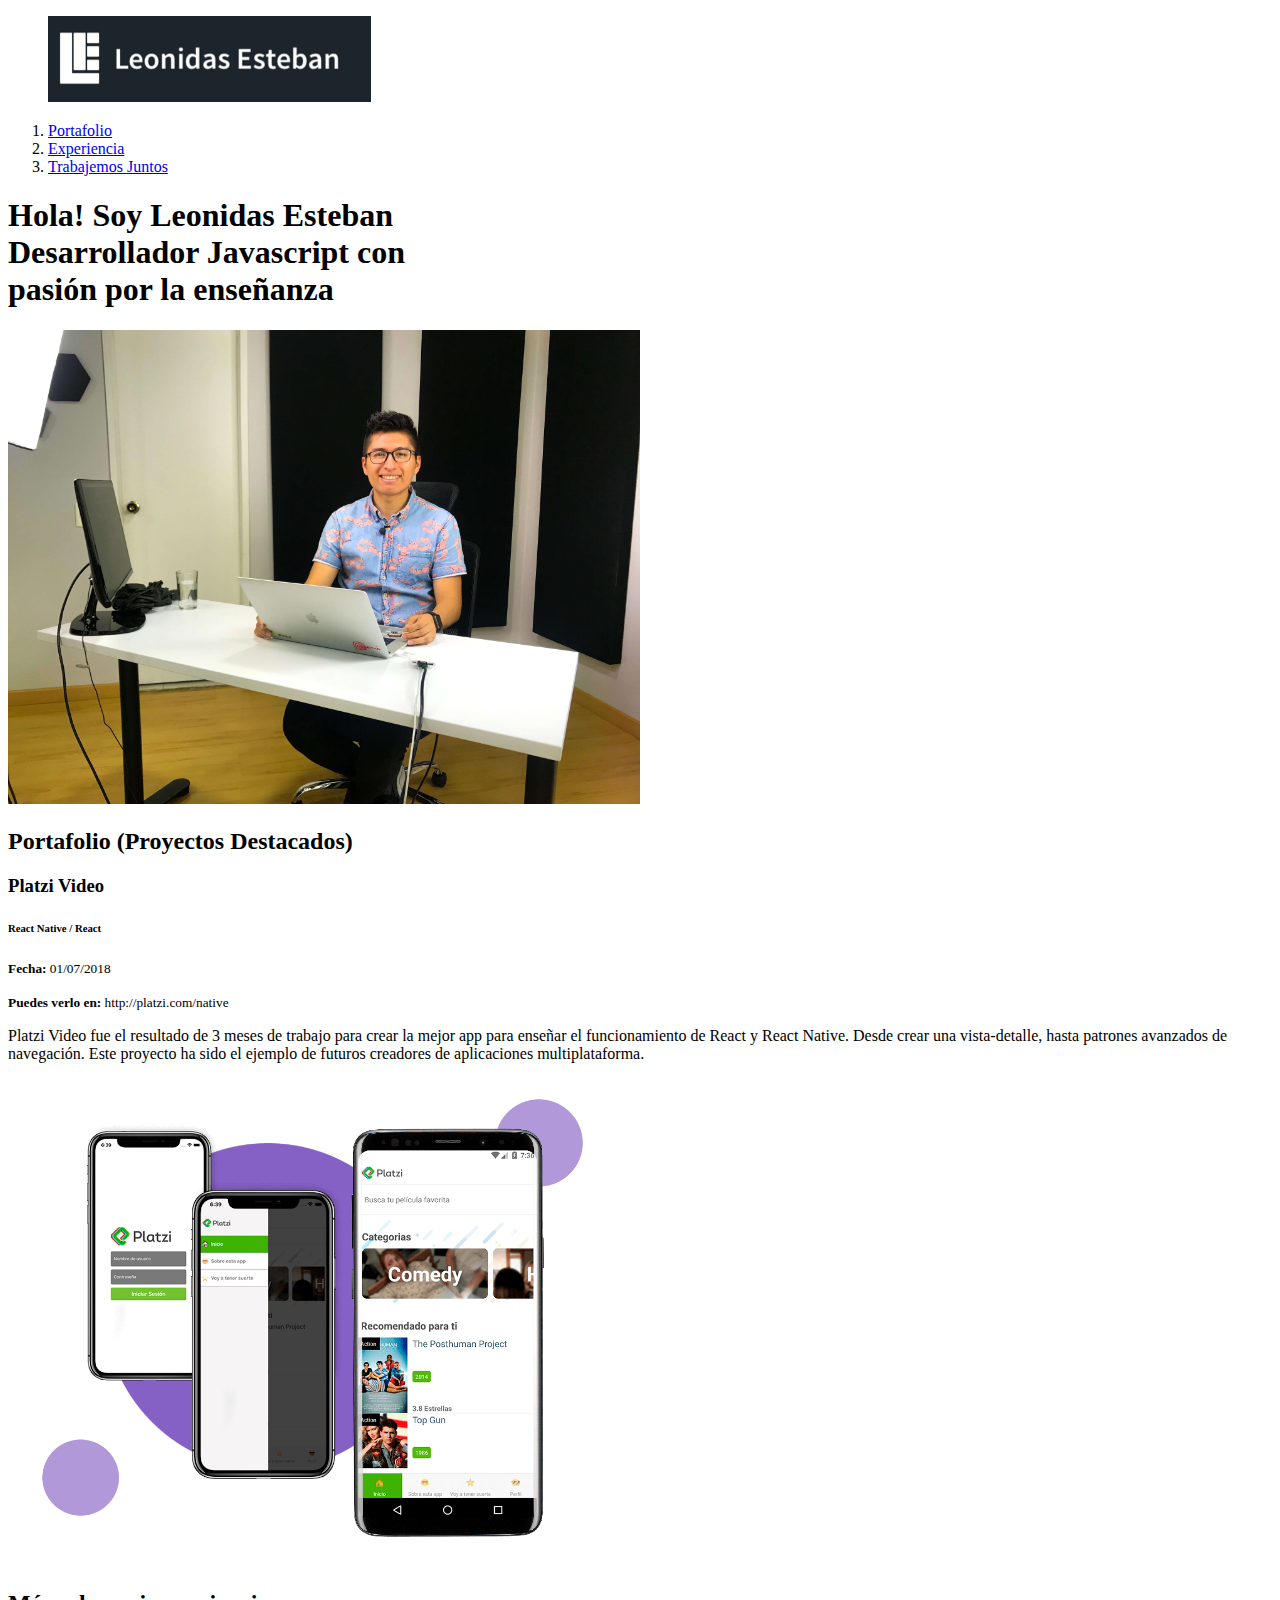
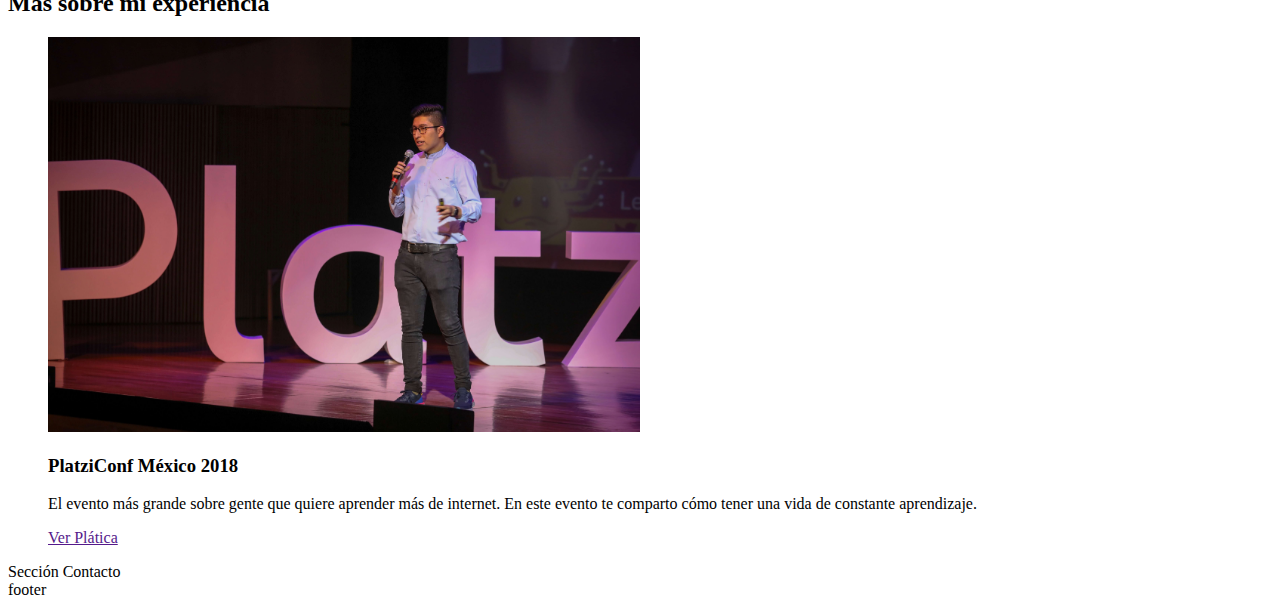
==== portafolio/index.html @ 6b3c6992 "Assets para el proyecto portafolio" ====
<!DOCTYPE html>
<html lang="en">
<head>
  <meta charset="UTF-8">
  <meta name="viewport" content="width=device-width, initial-scale=1.0">
  <meta http-equiv="X-UA-Compatible" content="ie=edge">
  <link rel="icon" href="images/favicon.png">
  <title>Leonidas Esteban - Portafolio</title>
</head>
<body>
  <header>
    <div>
      <figure>
        <img src="images/logo.png" alt="Logo de http://leonidasesteban.com" />
      </figure>
      <nav>
        <ol>
          <li>
            <a href="#">Portafolio</a>
          </li>
          <li>
            <a href="#">Experiencia</a>
          </li>
          <li>
            <a href="#">Trabajemos Juntos</a>
          </li>
        </ol>
      </nav>
    </div>
  </header>
  <section id="main_section">
    <h1>
      Hola! Soy <strong>Leonidas Esteban</strong> <br/>Desarrollador <strong>Javascript</strong> con<br/> pasión por <strong>la enseñanza</strong>
    </h1>
    <img src="images/hero.jpg" alt="imagen de portada" width="50%" />
  </section>
  <section id="portafolio">
    <h2>Portafolio (Proyectos Destacados)</h2>
    <article class="proyecto">
      <h3>Platzi Video</h3>
      <h6>React Native / React</h6>
      <p><small><strong>Fecha:</strong> 01/07/2018</small></p>
      <p><small><strong>Puedes verlo en:</strong> http://platzi.com/native</small></p>
      <p>Platzi Video fue el resultado de 3 meses de trabajo para crear la mejor app para enseñar
        el funcionamiento de React y React Native. Desde crear una vista-detalle, hasta patrones avanzados
        de navegación. Este proyecto ha sido el ejemplo de futuros creadores de aplicaciones multiplataforma.
      </p>
      <img src="images/platzi-video-react-native.png" alt="React Native" width="50%" />
    </article>
  </section>
  <section id="eventos">
    <h2>Más sobre mi experiencia</h2>
    <article class="evento">
      <figure>
        <img src="images/platzi-conf.jpg" alt="Platzi Conf" width="50%"/>
        <h3>PlatziConf México 2018</h3>
        <p>El evento más grande sobre gente que quiere aprender más de internet. En este evento te comparto cómo
            tener una vida de constante aprendizaje.</p>
        <a href="">Ver Plática</a>
      </figure>
    </article>
  </section>
  <section>Sección Contacto</section>
  <footer>footer</footer>

</body>
</html>
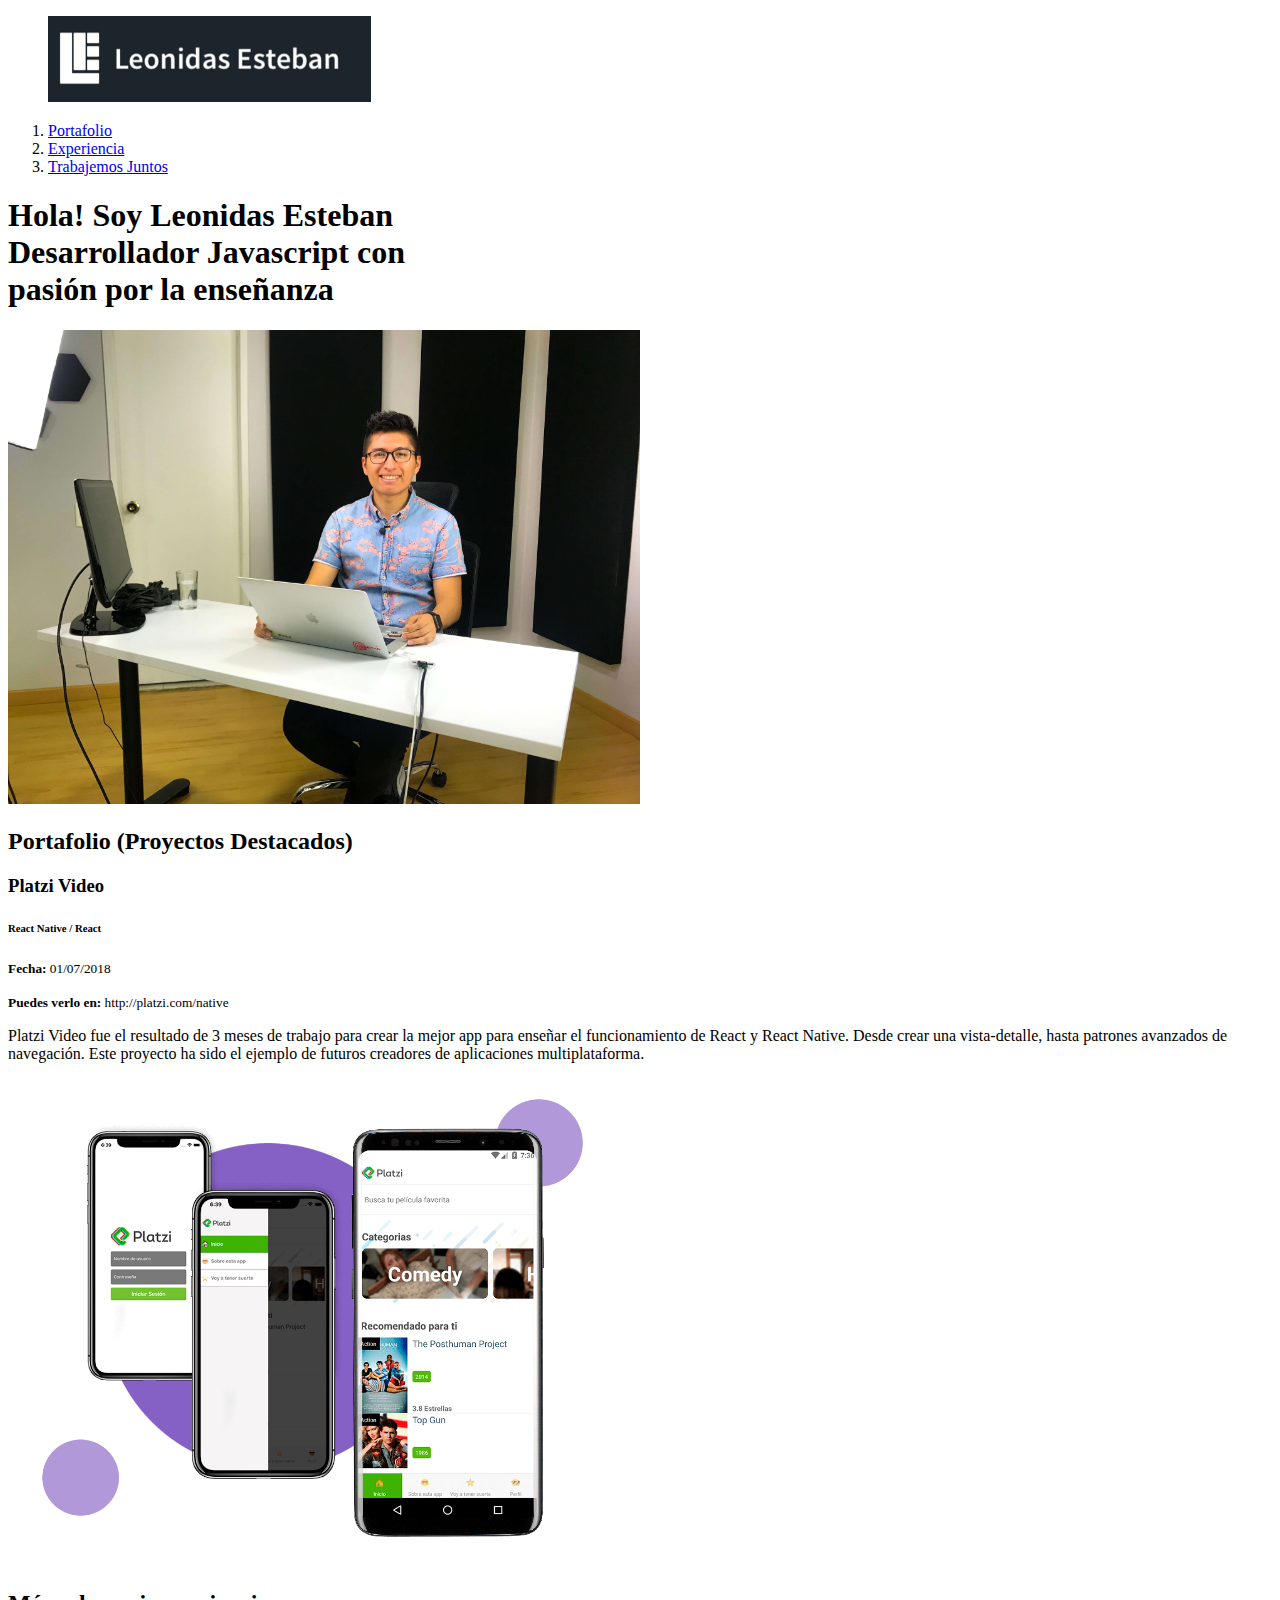
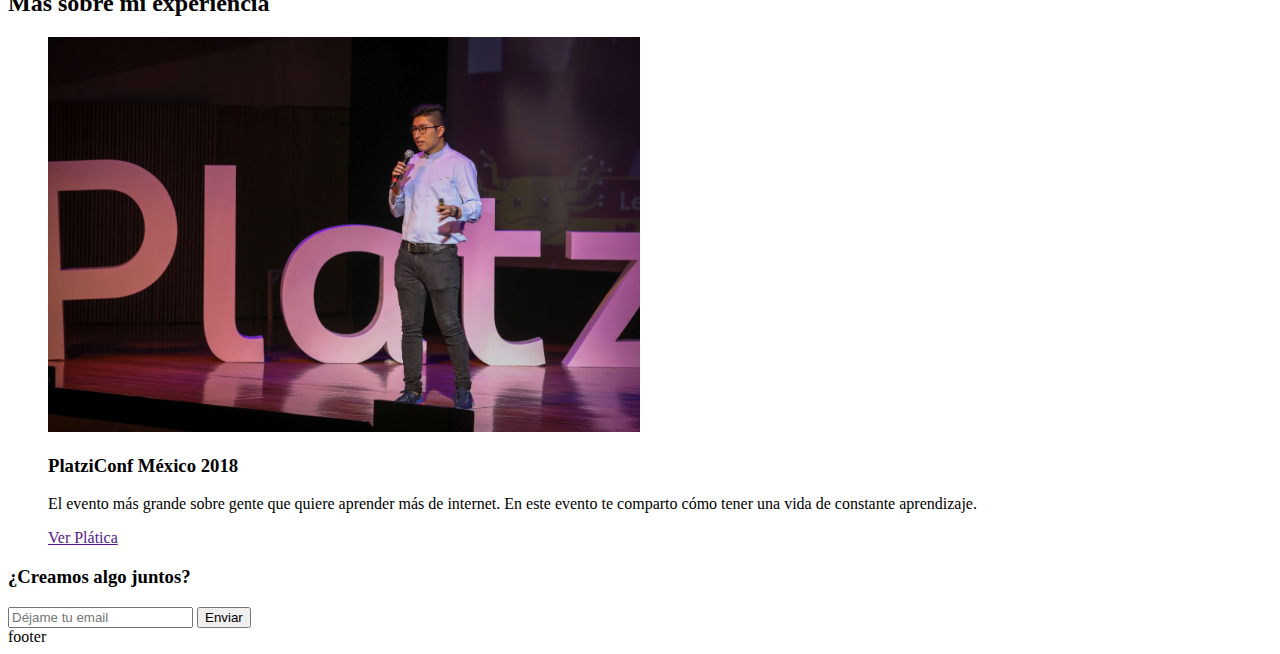
==== commit 63e03593: "Formulario HTML" ====
--- a/portafolio/index.html
+++ b/portafolio/index.html
@@ -60,7 +60,13 @@
       </figure>
     </article>
   </section>
-  <section>Sección Contacto</section>
+  <section id="contacto">
+    <form action="/suscripcion/">
+      <h3>¿Creamos algo juntos?</h3>
+      <input type="text" placeholder="Déjame tu email">
+      <button>Enviar</button>
+    </form>
+  </section>
   <footer>footer</footer>
 
 </body>
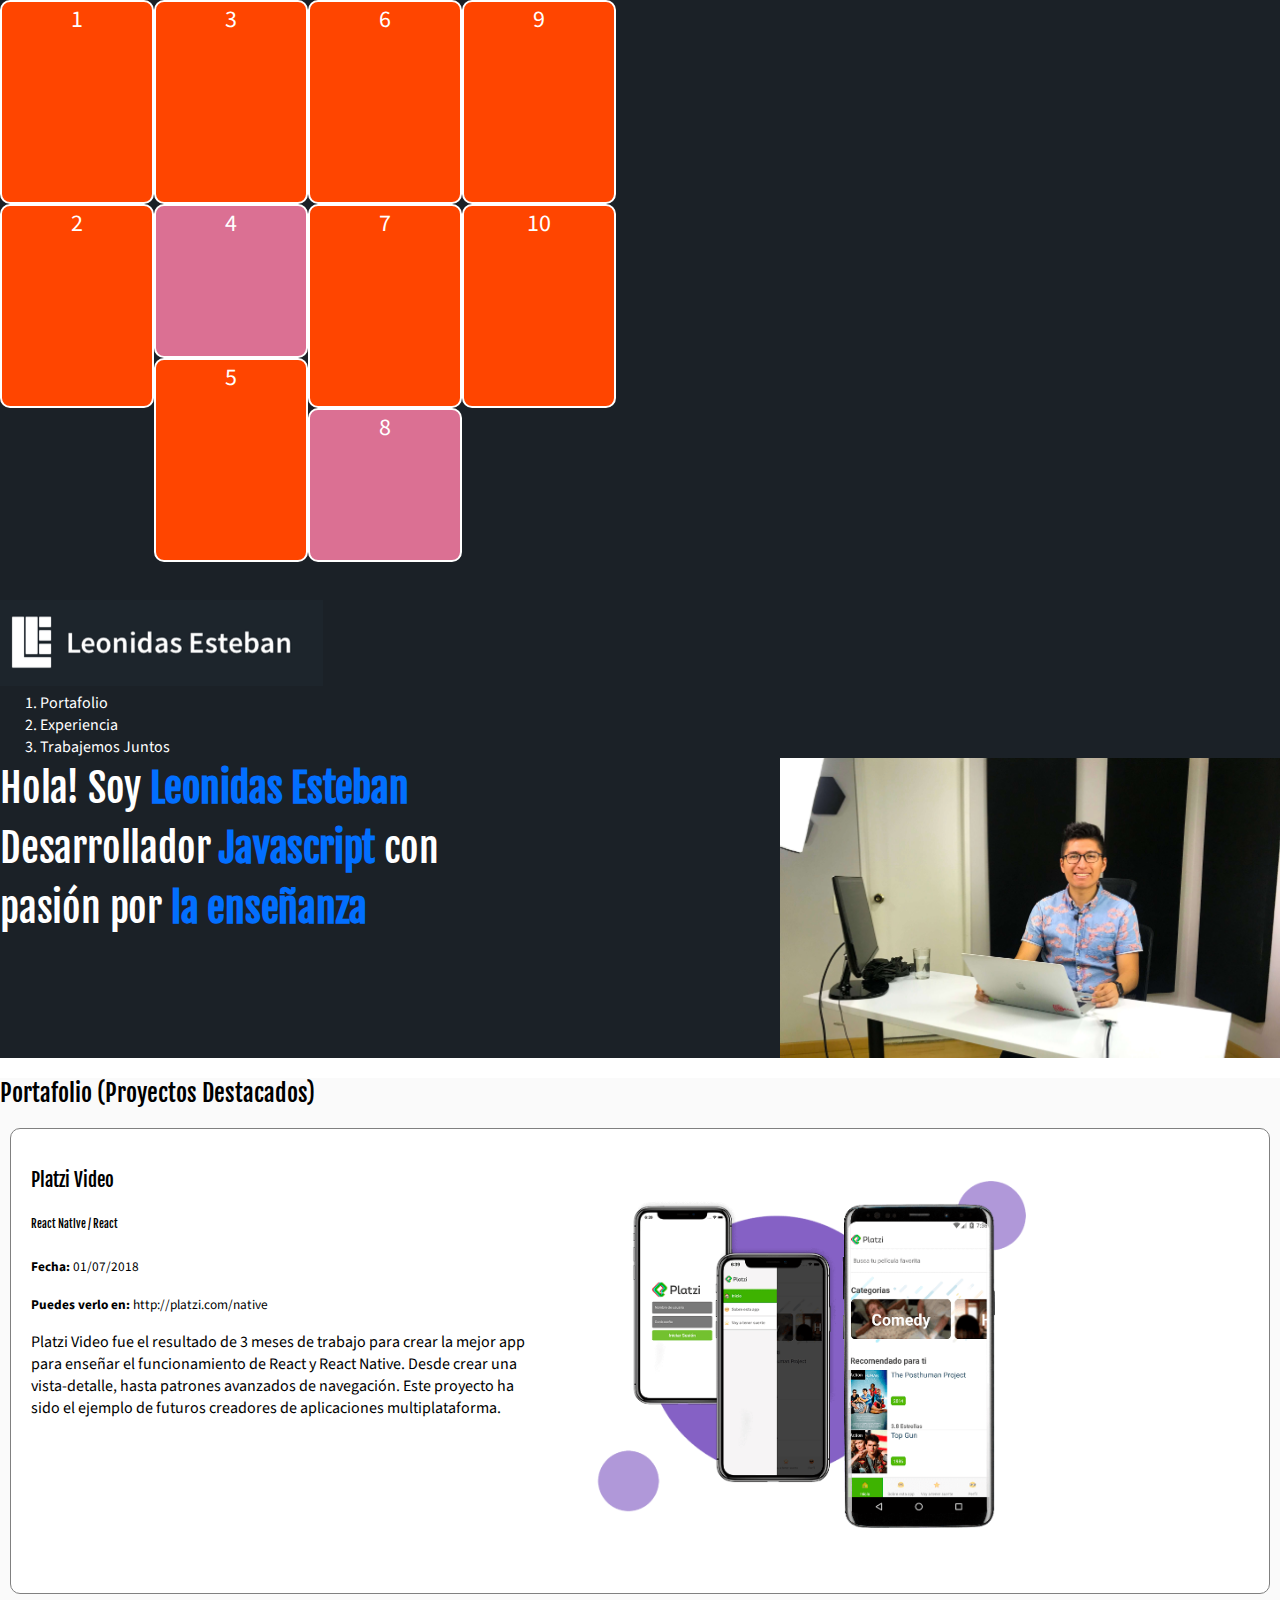
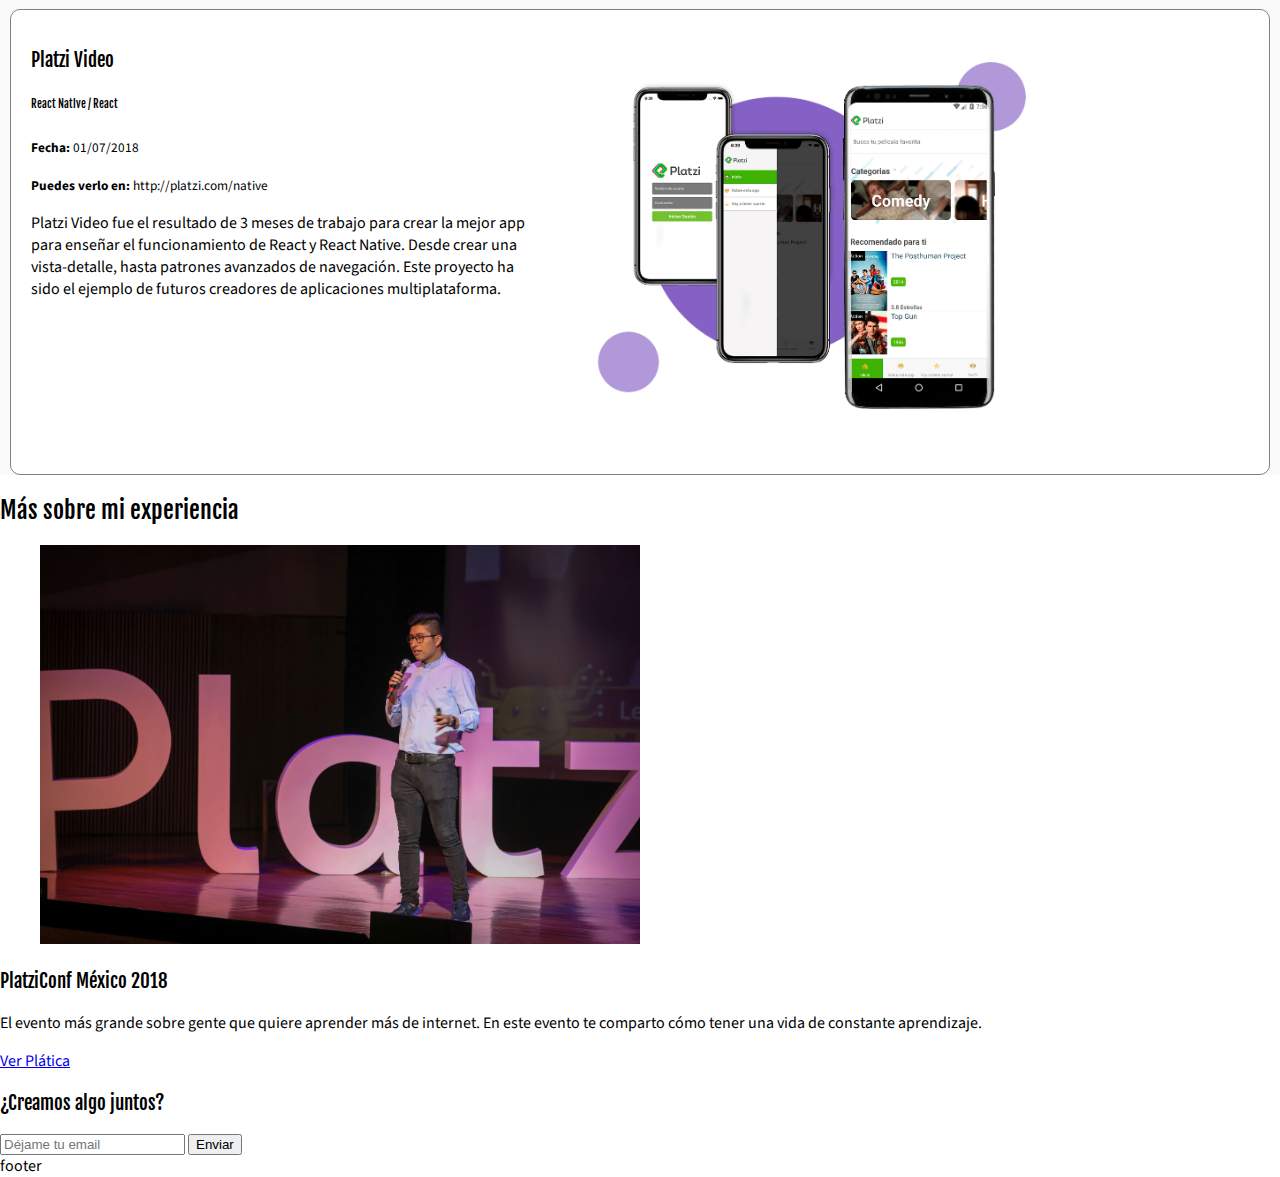
==== commit c1de9dc8: "Prueba de estilos básicos y Flex" ====
--- a/portafolio/index.html
+++ b/portafolio/index.html
@@ -6,9 +6,23 @@
   <meta http-equiv="X-UA-Compatible" content="ie=edge">
   <link rel="icon" href="images/favicon.png">
   <title>Leonidas Esteban - Portafolio</title>
+  <link href="https://fonts.googleapis.com/css?family=Fjalla+One|Source+Sans+Pro" rel="stylesheet">
+  <link rel="stylesheet" href="./css/estilos.css">
 </head>
 <body>
-  <header>
+  <header class="header">
+    <div class="flexbox">
+      <div class="flex">1</div>
+      <div class="flex">2</div>
+      <div class="flex">3</div>
+      <div class="flex">4</div>
+      <div class="flex">5</div>
+      <div class="flex">6</div>
+      <div class="flex">7</div>
+      <div class="flex">8</div>
+      <div class="flex">9</div>
+      <div class="flex">10</div>
+    </div>
     <div>
       <figure>
         <img src="images/logo.png" alt="Logo de http://leonidasesteban.com" />
@@ -16,58 +30,77 @@
       <nav>
         <ol>
           <li>
-            <a href="#">Portafolio</a>
+            <a href="#portafolio">Portafolio</a>
           </li>
           <li>
-            <a href="#">Experiencia</a>
+            <a href="#eventos">Experiencia</a>
           </li>
           <li>
-            <a href="#">Trabajemos Juntos</a>
+            <a href="#contacto">Trabajemos Juntos</a>
           </li>
         </ol>
       </nav>
     </div>
   </header>
-  <section id="main_section">
+  <section class="hero" id="hero">
     <h1>
       Hola! Soy <strong>Leonidas Esteban</strong> <br/>Desarrollador <strong>Javascript</strong> con<br/> pasión por <strong>la enseñanza</strong>
     </h1>
-    <img src="images/hero.jpg" alt="imagen de portada" width="50%" />
+    <!-- <img src="images/hero.jpg" alt="imagen de portada" width="50%" /> -->
   </section>
-  <section id="portafolio">
+  <section id="portafolio" class="portfolio">
     <h2>Portafolio (Proyectos Destacados)</h2>
-    <article class="proyecto">
-      <h3>Platzi Video</h3>
-      <h6>React Native / React</h6>
-      <p><small><strong>Fecha:</strong> 01/07/2018</small></p>
-      <p><small><strong>Puedes verlo en:</strong> http://platzi.com/native</small></p>
-      <p>Platzi Video fue el resultado de 3 meses de trabajo para crear la mejor app para enseñar
-        el funcionamiento de React y React Native. Desde crear una vista-detalle, hasta patrones avanzados
-        de navegación. Este proyecto ha sido el ejemplo de futuros creadores de aplicaciones multiplataforma.
-      </p>
-      <img src="images/platzi-video-react-native.png" alt="React Native" width="50%" />
+    <article class="project">
+      <div class="project-details">
+        <h3 class="project-title">Platzi Video</h3>
+        <h6 class="project-course">React Native / React</h6>
+        <p class="project-date"><small><strong>Fecha:</strong> 01/07/2018</small></p>
+        <p class="project-url"><small><strong>Puedes verlo en:</strong> http://platzi.com/native</small></p>
+        <p class="project-description">Platzi Video fue el resultado de 3 meses de trabajo para crear la mejor app para enseñar
+          el funcionamiento de React y React Native. Desde crear una vista-detalle, hasta patrones avanzados
+          de navegación. Este proyecto ha sido el ejemplo de futuros creadores de aplicaciones multiplataforma.
+        </p>
+      </div>
+      <figure class="project-imageContainer">
+        <img class="project-image" src="images/platzi-video-react-native.png" alt="React Native" width="50%" />
+      </figure>
     </article>
-  </section>
-  <section id="eventos">
-    <h2>Más sobre mi experiencia</h2>
-    <article class="evento">
-      <figure>
-        <img src="images/platzi-conf.jpg" alt="Platzi Conf" width="50%"/>
-        <h3>PlatziConf México 2018</h3>
-        <p>El evento más grande sobre gente que quiere aprender más de internet. En este evento te comparto cómo
-            tener una vida de constante aprendizaje.</p>
-        <a href="">Ver Plática</a>
+    <article class="project">
+      <div class="project-details">
+        <h3 class="project-title">Platzi Video</h3>
+        <h6 class="project-course">React Native / React</h6>
+        <p class="project-date"><small><strong>Fecha:</strong> 01/07/2018</small></p>
+        <p class="project-url"><small><strong>Puedes verlo en:</strong> http://platzi.com/native</small></p>
+        <p class="project-description">Platzi Video fue el resultado de 3 meses de trabajo para crear la mejor app para enseñar
+          el funcionamiento de React y React Native. Desde crear una vista-detalle, hasta patrones avanzados
+          de navegación. Este proyecto ha sido el ejemplo de futuros creadores de aplicaciones multiplataforma.
+        </p>
+      </div>
+      <figure class="project-imageContainer">
+        <img class="project-image" src="images/platzi-video-react-native.png" alt="React Native" width="50%" />
       </figure>
     </article>
   </section>
-  <section id="contacto">
-    <form action="/suscripcion/">
+  <section id="eventos" class="events">
+    <h2 class="events-title">Más sobre mi experiencia</h2>
+    <article class="event">
+      <figure class="event-imageContainer">
+        <img class="event-image" src="images/platzi-conf.jpg" alt="Platzi Conf" width="50%"/>
+      </figure>
+      <h3 class="event-title">PlatziConf México 2018</h3>
+      <p class="event-description">El evento más grande sobre gente que quiere aprender más de internet. En este evento te comparto cómo
+          tener una vida de constante aprendizaje.</p>
+      <a class="event-url" href="https://youtube.com">Ver Plática</a>
+    </article>
+  </section>
+  <section id="contacto" class="contact">
+    <form action="/suscripcion/" class="form-email">
       <h3>¿Creamos algo juntos?</h3>
       <input type="text" placeholder="Déjame tu email">
       <button>Enviar</button>
     </form>
   </section>
-  <footer>footer</footer>
+  <footer class="footer">footer</footer>
 
 </body>
 </html>--- a/portafolio/css/estilos.css
+++ b/portafolio/css/estilos.css
@@ -0,0 +1,119 @@
+
+
+
+/* Paleta de colores */
+
+/* 
+gris oscuro = #1D252C
+gris claro = #626262
+background gris = #1B2127
+background gris claro = #FAFAFA
+celeste = #026fff
+*/
+
+.flexbox{
+  display: flex;
+  flex-direction: column;
+  flex-wrap: wrap;
+  justify-content: flex-start;
+  align-items: flex-start;
+  align-content: flex-start;
+  color: white;
+  text-align: center;
+  font-size: 1.5em;
+  height: 600px;
+}
+
+.flex{
+  /* flex-shrink: 1; */
+  width: 150px;
+  height: 200px;
+  background-color: orangered;
+  border: 2px solid white;
+  border-radius: 10px;
+}
+
+.flex:nth-child(4n){
+  height: 150px;
+  background-color: palevioletred;
+}
+
+
+body{
+  font-family: "Source Sans Pro", sans-serif;
+  margin: 0;
+  padding: 0;
+}
+
+h1, h2, h3, h4, h5, h6
+{
+  font-family: "Fjalla One", sans-serif;
+  font-weight: normal;
+}
+
+nav ol{
+  margin: 0;
+}
+
+h1 {
+  font-size: 40px;
+  line-height: 1.5;
+  letter-spacing: -.2px;
+  color: white;
+  margin-top: 0;
+}
+
+h1 strong{
+  color: #026fff;
+}
+
+.header{
+  background-color: #1B2127;
+  color: white;
+  margin: 0;
+}
+
+.header figure{
+  margin: 0;
+}
+
+.header a{
+  color: white;
+  text-decoration: none;
+  
+}
+
+.hero{
+  height: 300px;
+  background-image: url("../images/hero.jpg");
+  background-size: 500px auto;
+  background-repeat: no-repeat;
+  background-position-x: right;
+  background-color: #1B2127;
+}
+
+.portfolio{
+  background: #fafafa;
+}
+
+.project{
+  border: 1px solid gray;
+  border-radius: 10px;
+  margin: 10px;
+  margin-bottom: 15px;
+  padding: 20px;
+  background: white;
+  display: flex;
+}
+
+.project-details{
+  width: 500px;
+}
+
+.project-imageContainer{
+  width: 500px;
+}
+
+.project-image{
+  width: 100%;
+}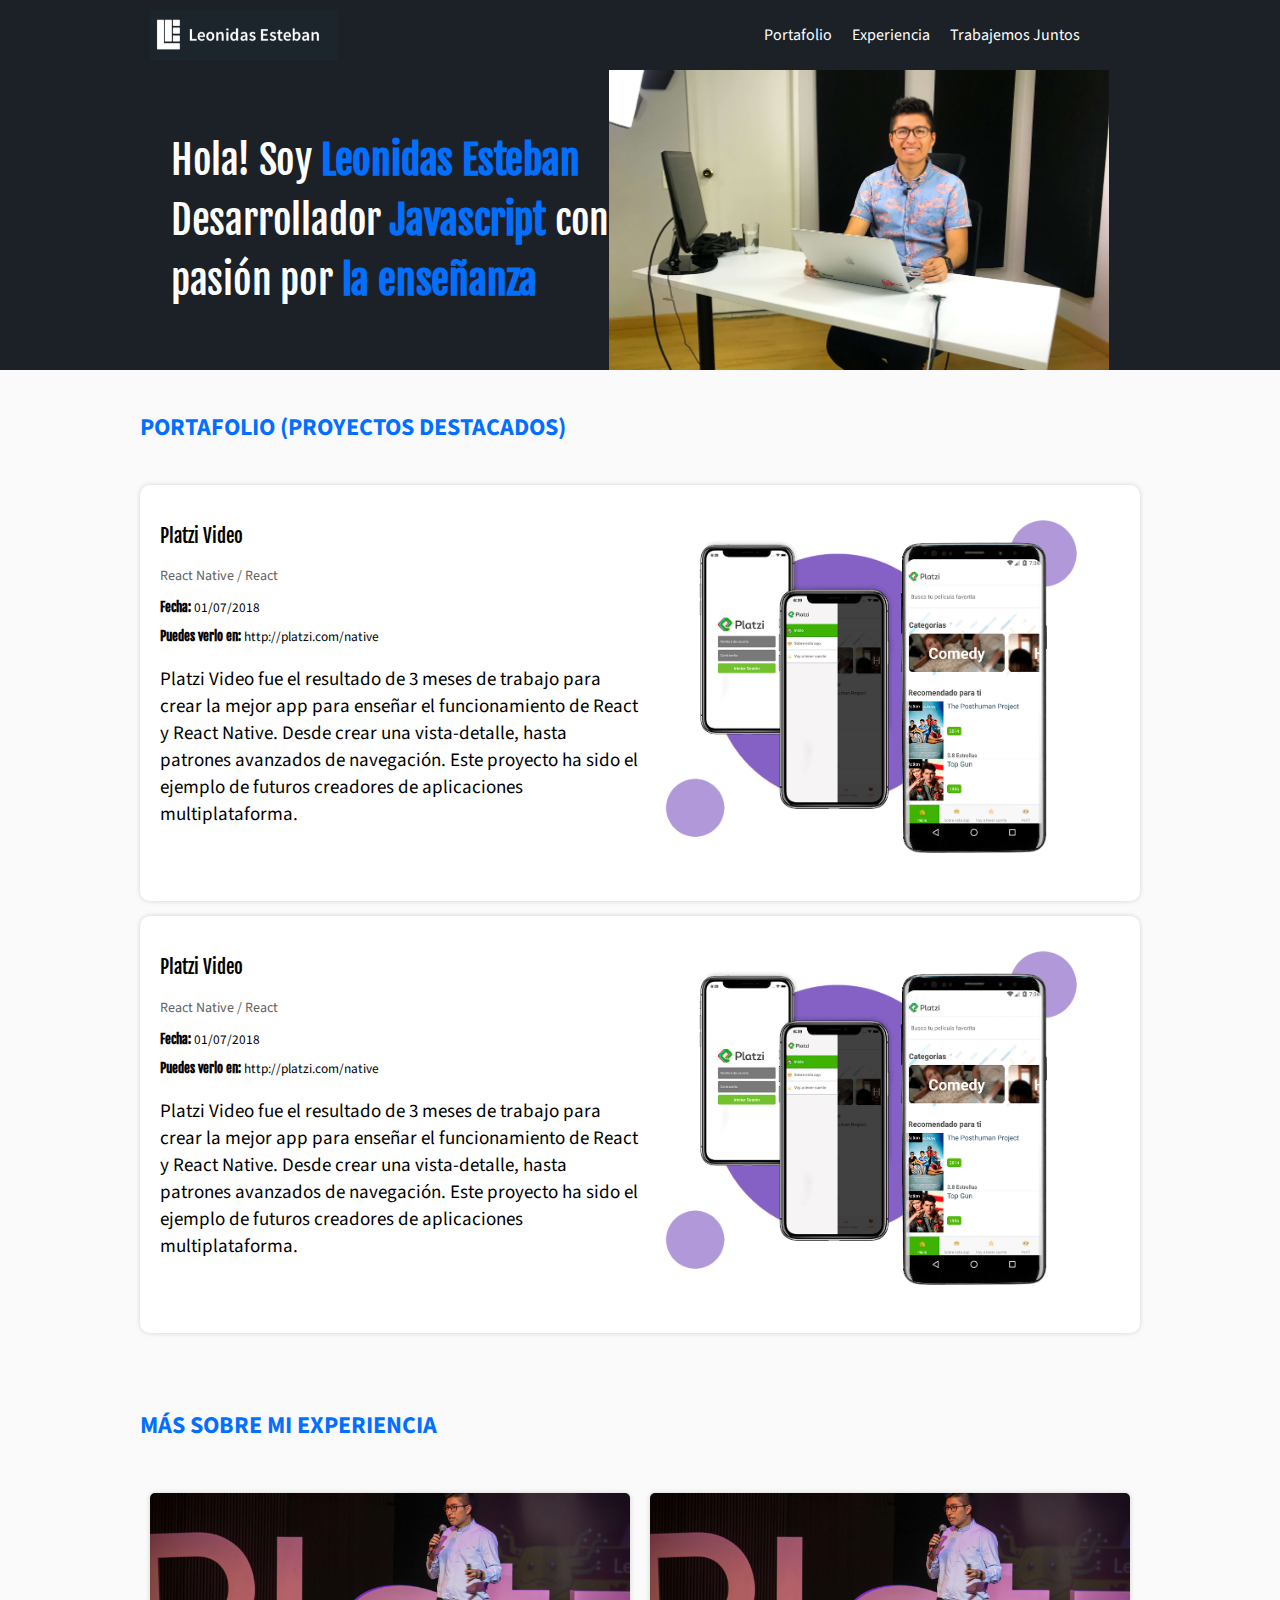
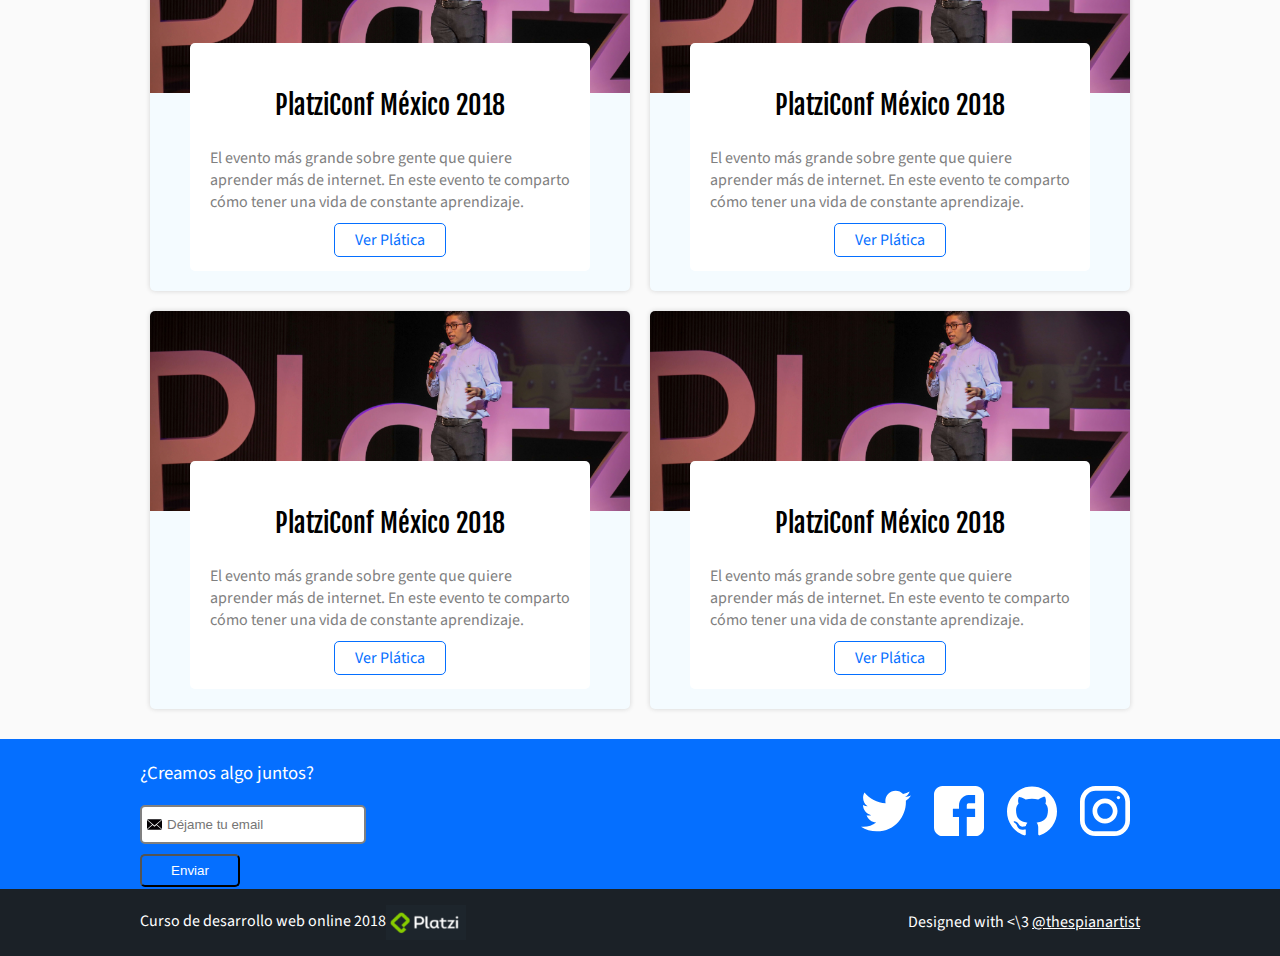
==== commit 35454a3e: "Estilos básicos del curso completados" ====
--- a/portafolio/index.html
+++ b/portafolio/index.html
@@ -11,23 +11,11 @@
 </head>
 <body>
   <header class="header">
-    <div class="flexbox">
-      <div class="flex">1</div>
-      <div class="flex">2</div>
-      <div class="flex">3</div>
-      <div class="flex">4</div>
-      <div class="flex">5</div>
-      <div class="flex">6</div>
-      <div class="flex">7</div>
-      <div class="flex">8</div>
-      <div class="flex">9</div>
-      <div class="flex">10</div>
-    </div>
-    <div>
-      <figure>
+    <div class="container">
+      <figure class="logo">
         <img src="images/logo.png" alt="Logo de http://leonidasesteban.com" />
       </figure>
-      <nav>
+      <nav class="menu">
         <ol>
           <li>
             <a href="#portafolio">Portafolio</a>
@@ -39,68 +27,127 @@
             <a href="#contacto">Trabajemos Juntos</a>
           </li>
         </ol>
-      </nav>
+      </nav> 
     </div>
   </header>
   <section class="hero" id="hero">
-    <h1>
-      Hola! Soy <strong>Leonidas Esteban</strong> <br/>Desarrollador <strong>Javascript</strong> con<br/> pasión por <strong>la enseñanza</strong>
-    </h1>
-    <!-- <img src="images/hero.jpg" alt="imagen de portada" width="50%" /> -->
+    <div class="container">
+      <h1>
+        Hola! Soy <strong>Leonidas Esteban</strong> <br/>Desarrollador <strong>Javascript</strong> con<br/> pasión por <strong>la enseñanza</strong>
+      </h1>
+      <img class="hero-image" src="images/hero.jpg" alt="imagen de portada" width="50%" />
+    </div>
   </section>
   <section id="portafolio" class="portfolio">
-    <h2>Portafolio (Proyectos Destacados)</h2>
-    <article class="project">
-      <div class="project-details">
-        <h3 class="project-title">Platzi Video</h3>
-        <h6 class="project-course">React Native / React</h6>
-        <p class="project-date"><small><strong>Fecha:</strong> 01/07/2018</small></p>
-        <p class="project-url"><small><strong>Puedes verlo en:</strong> http://platzi.com/native</small></p>
-        <p class="project-description">Platzi Video fue el resultado de 3 meses de trabajo para crear la mejor app para enseñar
-          el funcionamiento de React y React Native. Desde crear una vista-detalle, hasta patrones avanzados
-          de navegación. Este proyecto ha sido el ejemplo de futuros creadores de aplicaciones multiplataforma.
-        </p>
-      </div>
-      <figure class="project-imageContainer">
-        <img class="project-image" src="images/platzi-video-react-native.png" alt="React Native" width="50%" />
-      </figure>
-    </article>
-    <article class="project">
-      <div class="project-details">
-        <h3 class="project-title">Platzi Video</h3>
-        <h6 class="project-course">React Native / React</h6>
-        <p class="project-date"><small><strong>Fecha:</strong> 01/07/2018</small></p>
-        <p class="project-url"><small><strong>Puedes verlo en:</strong> http://platzi.com/native</small></p>
-        <p class="project-description">Platzi Video fue el resultado de 3 meses de trabajo para crear la mejor app para enseñar
-          el funcionamiento de React y React Native. Desde crear una vista-detalle, hasta patrones avanzados
-          de navegación. Este proyecto ha sido el ejemplo de futuros creadores de aplicaciones multiplataforma.
-        </p>
-      </div>
-      <figure class="project-imageContainer">
-        <img class="project-image" src="images/platzi-video-react-native.png" alt="React Native" width="50%" />
-      </figure>
-    </article>
+    <div class="container">
+      <h2>Portafolio (Proyectos Destacados)</h2>
+      <article class="project">
+        <div class="project-details">
+          <h3 class="project-title">Platzi Video</h3>
+          <h6 class="project-course">React Native / React</h6>
+          <p class="project-date"><small><strong>Fecha:</strong> 01/07/2018</small></p>
+          <p class="project-url"><small><strong>Puedes verlo en:</strong> http://platzi.com/native</small></p>
+          <p class="project-description">Platzi Video fue el resultado de 3 meses de trabajo para crear la mejor app para enseñar
+            el funcionamiento de React y React Native. Desde crear una vista-detalle, hasta patrones avanzados
+            de navegación. Este proyecto ha sido el ejemplo de futuros creadores de aplicaciones multiplataforma.
+          </p>
+        </div>
+        <figure class="project-imageContainer">
+          <img class="project-image" src="images/platzi-video-react-native.png" alt="React Native" width="50%" />
+        </figure>
+      </article>
+      <article class="project">
+        <div class="project-details">
+          <h3 class="project-title">Platzi Video</h3>
+          <h6 class="project-course">React Native / React</h6>
+          <p class="project-date"><small><strong>Fecha:</strong> 01/07/2018</small></p>
+          <p class="project-url"><small><strong>Puedes verlo en:</strong> http://platzi.com/native</small></p>
+          <p class="project-description">Platzi Video fue el resultado de 3 meses de trabajo para crear la mejor app para enseñar
+            el funcionamiento de React y React Native. Desde crear una vista-detalle, hasta patrones avanzados
+            de navegación. Este proyecto ha sido el ejemplo de futuros creadores de aplicaciones multiplataforma.
+          </p>
+        </div>
+        <figure class="project-imageContainer">
+          <img class="project-image" src="images/platzi-video-react-native.png" alt="React Native" width="50%" />
+        </figure>
+      </article>
+    </div>
   </section>
   <section id="eventos" class="events">
-    <h2 class="events-title">Más sobre mi experiencia</h2>
-    <article class="event">
-      <figure class="event-imageContainer">
-        <img class="event-image" src="images/platzi-conf.jpg" alt="Platzi Conf" width="50%"/>
-      </figure>
-      <h3 class="event-title">PlatziConf México 2018</h3>
-      <p class="event-description">El evento más grande sobre gente que quiere aprender más de internet. En este evento te comparto cómo
-          tener una vida de constante aprendizaje.</p>
-      <a class="event-url" href="https://youtube.com">Ver Plática</a>
-    </article>
+    <div class="container">
+      <h2 class="events-title">Más sobre mi experiencia</h2>
+      <div class="eventsContainer">
+        <article class="event">
+          <figure class="event-imageContainer">
+            <img class="event-image" src="images/platzi-conf.jpg" alt="Platzi Conf" width="50%"/>
+          </figure>
+          <div class="event-details">
+            <h3 class="event-title">PlatziConf México 2018</h3>
+            <p class="event-description">El evento más grande sobre gente que quiere aprender más de internet. En este evento te comparto cómo
+                tener una vida de constante aprendizaje.</p>
+            <a class="event-url" href="https://youtube.com">Ver Plática</a>
+          </div>
+        </article>
+        <article class="event">
+          <figure class="event-imageContainer">
+            <img class="event-image" src="images/platzi-conf.jpg" alt="Platzi Conf" width="50%"/>
+          </figure>
+          <div class="event-details">
+            <h3 class="event-title">PlatziConf México 2018</h3>
+            <p class="event-description">El evento más grande sobre gente que quiere aprender más de internet. En este evento te comparto cómo
+                  tener una vida de constante aprendizaje.</p>
+            <a class="event-url" href="https://youtube.com">Ver Plática</a>
+          </div>
+        </article>
+        <article class="event">
+          <figure class="event-imageContainer">
+            <img class="event-image" src="images/platzi-conf.jpg" alt="Platzi Conf" width="50%"/>
+          </figure>
+          <div class="event-details">
+            <h3 class="event-title">PlatziConf México 2018</h3>
+            <p class="event-description">El evento más grande sobre gente que quiere aprender más de internet. En este evento te comparto cómo
+                  tener una vida de constante aprendizaje.</p>
+            <a class="event-url" href="https://youtube.com">Ver Plática</a>
+          </div>
+        </article>
+        <article class="event">
+          <figure class="event-imageContainer">
+            <img class="event-image" src="images/platzi-conf.jpg" alt="Platzi Conf" width="50%"/>
+          </figure>
+          <div class="event-details">
+            <h3 class="event-title">PlatziConf México 2018</h3>
+            <p class="event-description">El evento más grande sobre gente que quiere aprender más de internet. En este evento te comparto cómo
+                  tener una vida de constante aprendizaje.</p>
+            <a class="event-url" href="https://youtube.com">Ver Plática</a>
+          </div>
+        </article>
+      </div>
+    </div>
   </section>
   <section id="contacto" class="contact">
-    <form action="/suscripcion/" class="form-email">
-      <h3>¿Creamos algo juntos?</h3>
-      <input type="text" placeholder="Déjame tu email">
-      <button>Enviar</button>
-    </form>
-  </section>
-  <footer class="footer">footer</footer>
-
+    <div class="container">
+      <form action="/suscripcion/" class="form-email">
+        <h3>¿Creamos algo juntos?</h3>
+        <input type="text" placeholder="Déjame tu email">
+        <button>Enviar</button>
+      </form>
+      <div class="social">
+        <a href="https://twitter.com/leonidasesteban" class="social-link twitter"></a>
+        <a href="https://facebook.com/leonidas.esteban" class="social-link facebook"></a>
+        <a href="https://github.com/leonidasaesteban" class="social-link github"></a>
+        <a href="https://instagram.com/leonidasaesteban" class="social-link instagram"></a>
+      </div>
+    </section>
+    </div>
+  <footer class="footer">
+    <div class="container">
+      <div>
+        <p>Curso de desarrollo web online 2018<img src="./images/platzi.png" alt="platzi logo"/></p>
+      </div>
+      <div>
+        <p>Designed with <\3 <a href="https://twitter.com/thespianartist">@thespianartist</a></p>
+      </div>
+    </div>
+  </footer>
 </body>
 </html>--- a/portafolio/css/estilos.css
+++ b/portafolio/css/estilos.css
@@ -11,31 +11,17 @@
 celeste = #026fff
 */
 
-.flexbox{
-  display: flex;
-  flex-direction: column;
-  flex-wrap: wrap;
-  justify-content: flex-start;
-  align-items: flex-start;
-  align-content: flex-start;
-  color: white;
-  text-align: center;
-  font-size: 1.5em;
-  height: 600px;
-}
-
-.flex{
-  /* flex-shrink: 1; */
-  width: 150px;
-  height: 200px;
-  background-color: orangered;
-  border: 2px solid white;
-  border-radius: 10px;
-}
-
-.flex:nth-child(4n){
-  height: 150px;
-  background-color: palevioletred;
+
+/* Reset elements */
+
+ol, ul{
+  margin: 0;
+  padding: 0;
+  list-style: none;
+}
+
+figure{
+  margin: 0;
 }
 
 
@@ -43,6 +29,22 @@
   font-family: "Source Sans Pro", sans-serif;
   margin: 0;
   padding: 0;
+  background: #fafafa;
+}
+
+.container{
+  max-width: 1000px;
+  width: auto;
+  margin: 0 auto;
+  display: inherit;
+  justify-content: inherit;
+  height: inherit;
+  align-items: inherit;
+  flex-wrap: inherit;
+}
+
+.contact .container, .footer .container, .header .container{
+  width: 1000px;
 }
 
 h1, h2, h3, h4, h5, h6
@@ -51,30 +53,65 @@
   font-weight: normal;
 }
 
-nav ol{
-  margin: 0;
-}
-
 h1 {
   font-size: 40px;
   line-height: 1.5;
   letter-spacing: -.2px;
   color: white;
-  margin-top: 0;
+  margin: 0;
 }
 
 h1 strong{
   color: #026fff;
 }
 
+h2{
+  color: #026fff;
+  text-transform: uppercase;
+  font-family: "Source Sans Pro", sans-serif;
+  font-weight: bold;
+  font-size: 24px;
+  margin-bottom: 40px;
+}
+
 .header{
   background-color: #1B2127;
   color: white;
-  margin: 0;
-}
-
-.header figure{
-  margin: 0;
+  height: 70px;
+  margin: 0;
+  display: flex;
+  justify-content: space-between;
+  align-items: center;
+}
+
+.menu{
+  height: 90px;
+}
+
+.header ol{
+  display: flex;
+  margin-right: 50px;
+  height: inherit;
+}
+.header ol li{
+  height: inherit;
+}
+
+.header a{
+  display: flex;
+  align-items: center;
+  height: inherit;
+  padding: 0 10px;
+}
+
+.header .logo{
+  margin: 0;
+  height: 50px;
+  margin-left: 10px;
+}
+
+.header .logo img{
+  height: inherit;
 }
 
 .header a{
@@ -85,35 +122,209 @@
 
 .hero{
   height: 300px;
-  background-image: url("../images/hero.jpg");
+  /* background-image: url("../images/hero.jpg");
   background-size: 500px auto;
   background-repeat: no-repeat;
-  background-position-x: right;
+  background-position-x: right;*/
   background-color: #1B2127;
+  display: flex;
+  align-items: center;
+  justify-content: space-between;
+}
+
+.hero-image{
+  width: 500px;
+  height: 100%;
+  object-fit: cover;
 }
 
 .portfolio{
-  background: #fafafa;
+  padding: 20px;
 }
 
 .project{
-  border: 1px solid gray;
+  box-shadow: 0px 0px 5px lightgray;
   border-radius: 10px;
-  margin: 10px;
   margin-bottom: 15px;
   padding: 20px;
   background: white;
   display: flex;
+  align-items: flex-start;
+  justify-content: space-between;
+}
+
+.project strong{
+  font-family: 'Fjalla One', sans-serif;
 }
 
 .project-details{
   width: 500px;
 }
 
+/* .project-title{
+  font-size: 30px;
+  margin-top: 0;
+  margin-bottom: 10px;
+} */
+
+.project-course, .project-date, .project-url{
+  margin: 7px 0;
+}
+
+.project-course{
+  font-family: 'Source Sans Pro', sans-serif;
+  font-size: 14px;
+  color: #626262;
+  margin: 10px 0;
+}
+
+.project-description{
+  font-size: 19px;
+}
+
 .project-imageContainer{
   width: 500px;
 }
 
 .project-image{
   width: 100%;
+}
+
+.events{
+  padding: 20px;
+}
+
+.eventsContainer{
+  display: flex;
+  flex-wrap: wrap;
+}
+
+.event{
+  box-shadow: 0px 0px 5px lightgray;
+  margin: 10px;
+  width: 480px;
+  border-radius: 5px;
+  overflow: hidden;
+  background-color: #f4fbff;
+}
+
+.event-imageContainer{
+  width: inherit;
+  height: 200px;
+}
+
+.event-image{
+  width: inherit;
+  height: inherit;
+  object-fit: cover;
+}
+
+.event-details{
+  margin: 20px 40px;
+  background-color: white;
+  padding: 20px;
+  text-align: center;
+  border-radius: 5px;
+  margin-top: -50px;
+  position: relative;
+}
+
+.event-title{
+  font-size: 26px;
+}
+
+.event-description{
+  text-align: left;
+  color: gray;
+}
+
+.event-url{
+  color: #056fff;
+  border: 1px solid;
+  padding: 5px 20px;
+  border-radius: 5px;
+  text-decoration: none;
+}
+
+.contact{
+  background-color: #056fff;
+  color: white;
+  min-height: 150px;
+  height: auto;
+  display: flex;
+  flex-wrap: wrap;
+  align-items: center;
+  justify-content: space-between;
+  padding: 0 50px;
+}
+
+.form-email h3{
+  font-family: 'Source Sans Pro', sans-serif;
+}
+
+.form-email input{
+  border-color: gray;
+  border-radius: 5px;
+  border-style: solid;
+  padding: 10px 20px 10px 25px;
+  background-image: url("../images/envelope.svg");
+  background-size: 15px 15px;
+  background-repeat: no-repeat;
+  background-position-y: center;
+  background-position-x: 5px;
+}
+
+.form-email button{
+  display: block;
+  background: transparent;
+  color: white;
+  margin-top: 10px;
+  padding: 7px 0;
+  border-radius: 5px;
+  width: 100px;
+  /* margin: 10px auto; */
+}
+
+.social{
+  margin: 30px 0;
+}
+
+.social-link{
+  display: inline-block;
+  width: 50px;
+  height: 50px;
+  background-size: 100% 100%;
+  margin: 0 10px;
+}
+
+.social-link.twitter{
+  background-image: url(../images/twitter.svg);
+}
+.social-link.facebook{
+  background-image: url(../images/facebook.svg);
+}
+.social-link.github{
+  background-image: url(../images/github.svg);
+}
+.social-link.instagram{
+  background-image: url(../images/instagram.svg);
+}
+
+
+.footer{
+  background-color:#1B2127;
+  color: white;
+  display: flex;
+  justify-content: space-between;
+  align-items: center;
+  padding: 0 50px;
+}
+
+.footer a{
+  color: white;
+}
+
+.footer img{
+  width: 80px;
+  vertical-align: middle;
 }